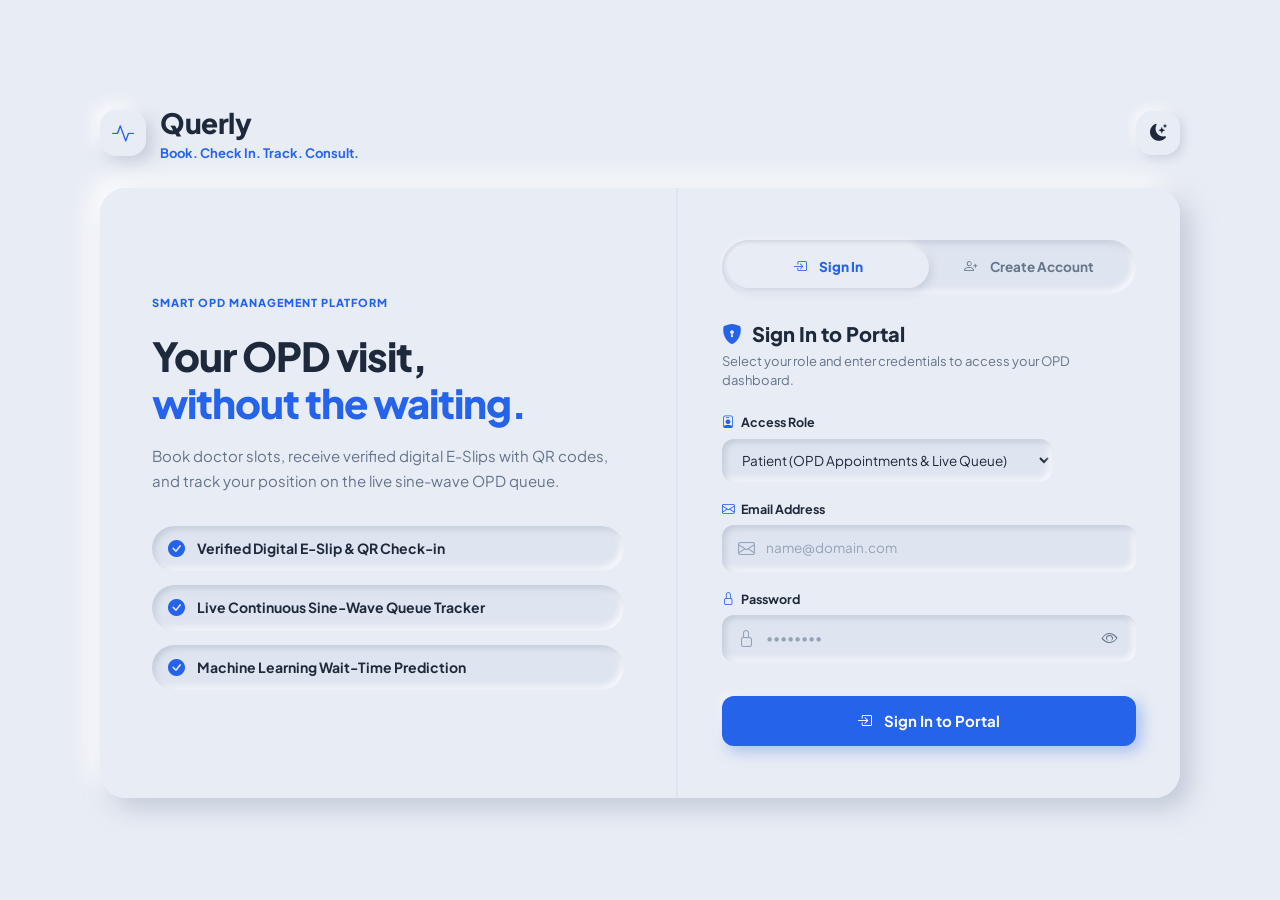
==== frontend/admin-dashboard/index.html @ 64a828ff "Major Changes (UI, Features, Connections, Logic)" ====
<!doctype html>
<html lang="en">

<head>
  <meta charset="utf-8" />
  <meta name="viewport" content="width=device-width,initial-scale=1" />
  <title>Admin & Hospital Console - Querly OPD</title>
  <link rel="icon" type="image/svg+xml"
    href="data:image/svg+xml,<svg xmlns='http://www.w3.org/2000/svg' viewBox='0 0 64 64'><rect width='64' height='64' rx='14' fill='%2308707c'/><path d='M32 50 C32 50 10 36 10 22 C10 15 15 10 22 10 C26 10 30 13 32 16 C34 13 38 10 42 10 C49 10 54 15 54 22 C54 36 32 50 32 50Z' fill='white' opacity='0.15'/><polyline points='14,32 22,32 25,23 30,41 34,28 37,34 42,34 50,34' fill='none' stroke='white' stroke-width='4.5' stroke-linecap='round' stroke-linejoin='round'/></svg>" />
  <link rel="preconnect" href="https://fonts.googleapis.com">
  <link rel="preconnect" href="https://fonts.gstatic.com" crossorigin>
  <link
    href="https://fonts.googleapis.com/css2?family=Inter:wght@300;400;500;600;700;800&family=Plus+Jakarta+Sans:wght@400;500;600;700;800&display=swap"
    rel="stylesheet">
  <link href="https://cdn.jsdelivr.net/npm/bootstrap@5.3.3/dist/css/bootstrap.min.css" rel="stylesheet" />
  <link href="https://cdn.jsdelivr.net/npm/bootstrap-icons@1.11.3/font/bootstrap-icons.css" rel="stylesheet" />
  
  <!-- Shared Styles -->
  <link rel="stylesheet" href="../shared/css/base.css" />
  <link rel="stylesheet" href="../shared/css/layout.css" />
  
  <!-- Admin & Hospital Domain Styles -->
  <link rel="stylesheet" href="css/admin.css" />
  <link rel="stylesheet" href="css/hospital.css" />
</head>

<body>
  <div id="toast" class="toast-box"></div>

  <div class="app-shell">
    <aside class="sidebar">
      <div class="brand">
        <div class="logo-mark small"><i class="bi bi-shield-check"></i></div>
        <div>
          <b>Querly</b>
          <small>Admin & Hospital Desk</small>
        </div>
      </div>

      <nav id="nav"></nav>

      <div class="emergency">
        <b>System Supervision</b>
        <span>OPD Control Desk</span>
        <strong>Station Alpha</strong>
      </div>

      <button class="logout" id="logout">
        <i class="bi bi-box-arrow-left"></i> Logout
      </button>
    </aside>

    <main class="main">
      <header>
        <div class="search">
          <i class="bi bi-search"></i>
          <input placeholder="Filter records, doctors, patients..." id="globalSearch" />
        </div>

        <div class="header-actions">
          <button type="button" class="theme-toggle-btn" onclick="toggleTheme()" aria-label="Toggle Light/Dark Theme">
            <i class="bi bi-moon-stars-fill"></i>
          </button>
          <div class="profile" id="profileTrigger" title="Account Menu">
            <div class="avatar" id="avatar">A</div>
            <div>
              <b id="userName">Administrator</b>
              <small id="userRole">Hospital Admin</small>
            </div>
            <i class="bi bi-chevron-down ms-1"></i>
          </div>
        </div>
      </header>

      <div id="topAppointmentsBanner" class="top-appointments-banner"></div>

      <section id="content"></section>
    </main>
  </div>

  <!-- Shared Scripts -->
  <script src="../shared/js/utils.js"></script>
  <script src="../shared/js/api.js"></script>
  <script src="../shared/js/auth.js"></script>

  <!-- Admin & Hospital Domain Scripts -->
  <script src="js/hospital.js"></script>
  <script src="js/schedule.js"></script>
  <script src="js/doctors.js"></script>
  <script src="js/analytics.js"></script>
  <script src="js/appointments.js"></script>
  <script src="js/admin.js"></script>
</body>

</html>
---- frontend/shared/css/base.css ----
:root {
  /* Pure Neumorphic Light Theme (Soft White + Blue) */
  --bg: #e8ecf4;
  --surface: #e8ecf4;
  --surface-raised: #e8ecf4;
  --surface-soft: #dfe5f0;
  --surface-card: #e8ecf4;
  --surface-inset: #dfe5f0;
  
  --primary-blue: #2563eb;
  --primary-blue-hover: #1d4ed8;
  --primary-blue-light: rgba(37, 99, 235, 0.12);
  --primary-blue-soft: #eff6ff;
  --primary-dark: #1e40af;
  --accent-cyan: #0284c7;

  --text-main: #1e293b;
  --text-muted: #64748b;
  --text-light: #94a3b8;
  
  --status-green: #059669;
  --status-green-bg: #ecfdf5;
  --status-green-border: #a7f3d0;
  
  --status-orange: #d97706;
  --status-orange-bg: #fffbeb;
  --status-orange-border: #fde68a;

  --status-red: #e11d48;
  --status-red-bg: #fff1f2;
  --status-red-border: #fecdd3;

  --status-purple: #7c3aed;
  --status-purple-bg: #f5f3ff;
  --status-purple-border: #ddd6fe;

  --radius-xl: 26px;
  --radius-lg: 20px;
  --radius-md: 16px;
  --radius-sm: 12px;
  --radius-pill: 9999px;

  /* Neumorphic Dual Shadows (Extruded Surfaces) */
  --shadow-raised-lg: 10px 10px 24px rgba(166, 178, 197, 0.6), -10px -10px 24px rgba(255, 255, 255, 0.95);
  --shadow-raised: 6px 6px 16px rgba(166, 178, 197, 0.55), -6px -6px 16px rgba(255, 255, 255, 0.9);
  --shadow-raised-sm: 3px 3px 8px rgba(166, 178, 197, 0.45), -3px -3px 8px rgba(255, 255, 255, 0.85);
  --shadow-raised-hover: 8px 8px 20px rgba(166, 178, 197, 0.7), -8px -8px 20px rgba(255, 255, 255, 1);
  
  /* Inward / Inset Neumorphism for Input Fields & Recessed Surfaces */
  --shadow-inset: inset 3px 3px 6px rgba(166, 178, 197, 0.5), inset -3px -3px 6px rgba(255, 255, 255, 0.85);
  --shadow-inset-focus: inset 3px 3px 6px rgba(166, 178, 197, 0.65), inset -3px -3px 6px rgba(255, 255, 255, 0.95), 0 0 0 3px rgba(37, 99, 235, 0.25);
  --shadow-pressed: inset 4px 4px 8px rgba(166, 178, 197, 0.65), inset -4px -4px 8px rgba(255, 255, 255, 0.9);

  --btn-primary-shadow: 5px 5px 15px rgba(37, 99, 235, 0.35), -3px -3px 10px rgba(255, 255, 255, 0.8);
  --btn-primary-pressed: inset 3px 3px 6px rgba(15, 23, 42, 0.4), inset -2px -2px 6px rgba(255, 255, 255, 0.25);
  --btn-secondary-shadow: 4px 4px 10px rgba(166, 178, 197, 0.5), -4px -4px 10px rgba(255, 255, 255, 0.9);

  /* Compatibility & Semantic Aliases */
  --primary: var(--primary-blue);
  --primary-2: var(--accent-cyan);
  --primary-light: #60a5fa;
  --green: var(--status-green);
  --orange: var(--status-orange);
  --red: var(--status-red);
  --purple: var(--status-purple);
  --ink: var(--text-main);
  --line: rgba(0, 0, 0, 0.06);
  --border-light: rgba(255, 255, 255, 0.6);
  --font-heading: 'Plus Jakarta Sans', sans-serif;
  --transition-fast: 0.18s cubic-bezier(0.4, 0, 0.2, 1);
  --transition-normal: 0.25s cubic-bezier(0.4, 0, 0.2, 1);
}

[data-theme="dark"] {
  /* Dedicated Pitch-Dark Navy Neumorphic Theme */
  --bg: #0b1120;
  --surface: #0f172a;
  --surface-raised: #111b33;
  --surface-soft: #15223e;
  --surface-card: #0f172a;
  --surface-inset: #090e1a;

  --primary-blue: #38bdf8;
  --primary-blue-hover: #0ea5e9;
  --primary-blue-light: rgba(56, 189, 248, 0.15);
  --primary-blue-soft: #082f49;
  --primary-dark: #0284c7;
  --accent-cyan: #38bdf8;

  --text-main: #f8fafc;
  --text-muted: #94a3b8;
  --text-light: #64748b;

  --status-green: #34d399;
  --status-green-bg: rgba(52, 211, 153, 0.12);
  --status-green-border: rgba(52, 211, 153, 0.25);

  --status-orange: #fbbf24;
  --status-orange-bg: rgba(251, 191, 36, 0.12);
  --status-orange-border: rgba(251, 191, 36, 0.25);

  --status-red: #f43f5e;
  --status-red-bg: rgba(244, 63, 94, 0.12);
  --status-red-border: rgba(244, 63, 94, 0.25);

  --status-purple: #a78bfa;
  --status-purple-bg: rgba(167, 139, 250, 0.12);
  --status-purple-border: rgba(167, 139, 250, 0.25);

  --shadow-raised-lg: 10px 10px 26px rgba(0, 0, 0, 0.75), -8px -8px 22px rgba(30, 41, 59, 0.5);
  --shadow-raised: 6px 6px 18px rgba(0, 0, 0, 0.65), -5px -5px 15px rgba(30, 41, 59, 0.4);
  --shadow-raised-sm: 3px 3px 9px rgba(0, 0, 0, 0.55), -3px -3px 8px rgba(30, 41, 59, 0.35);
  --shadow-raised-hover: 8px 8px 22px rgba(0, 0, 0, 0.8), -6px -6px 18px rgba(30, 41, 59, 0.55);

  --shadow-inset: inset 3px 3px 6px rgba(0, 0, 0, 0.75), inset -3px -3px 6px rgba(30, 41, 59, 0.4);
  --shadow-inset-focus: inset 3px 3px 6px rgba(0, 0, 0, 0.85), inset -3px -3px 6px rgba(30, 41, 59, 0.45), 0 0 0 3px rgba(56, 189, 248, 0.3);
  --shadow-pressed: inset 4px 4px 8px rgba(0, 0, 0, 0.8), inset -4px -4px 8px rgba(30, 41, 59, 0.45);

  --btn-primary-shadow: 6px 6px 18px rgba(0, 0, 0, 0.7), -4px -4px 12px rgba(56, 189, 248, 0.2);
  --btn-primary-pressed: inset 3px 3px 6px rgba(0, 0, 0, 0.6), inset -2px -2px 6px rgba(56, 189, 248, 0.25);
  --btn-secondary-shadow: 4px 4px 10px rgba(0, 0, 0, 0.6), -4px -4px 10px rgba(30, 41, 59, 0.4);

  /* Compatibility & Semantic Aliases */
  --primary: var(--primary-blue);
  --primary-2: var(--accent-cyan);
  --primary-light: #38bdf8;
  --green: var(--status-green);
  --orange: var(--status-orange);
  --red: var(--status-red);
  --purple: var(--status-purple);
  --ink: var(--text-main);
  --line: rgba(255, 255, 255, 0.08);
  --border-light: rgba(255, 255, 255, 0.08);
  --font-heading: 'Plus Jakarta Sans', sans-serif;
  --transition-fast: 0.18s cubic-bezier(0.4, 0, 0.2, 1);
  --transition-normal: 0.25s cubic-bezier(0.4, 0, 0.2, 1);
}

* {
  box-sizing: border-box;
}

body {
  margin: 0;
  color: var(--text-main);
  font-family: "Plus Jakarta Sans", "Inter", system-ui, -apple-system, sans-serif;
  background: var(--bg);
  -webkit-font-smoothing: antialiased;
  transition: background-color 0.3s ease, color 0.3s ease;
}

button, input, select, textarea {
  font: inherit;
}

/* Micro-interaction and tactile transitions */
button, .nav-btn, .primary-btn, .btn, .book, .slot, .logout, .icon-btn, .close, .action-card, .doctor-card, .hospital-card, .history-card {
  transition: all 0.22s cubic-bezier(0.4, 0, 0.2, 1);
}

.hidden {
  display: none !important;
}

/* ============================================================
   NEUMORPHIC BUTTONS (Tactile Raised -> Inset Press Effect)
   ============================================================ */

.primary-btn {
  background: var(--primary-blue);
  color: #ffffff;
  border: none;
  border-radius: var(--radius-sm);
  padding: 12px 22px;
  font-weight: 700;
  font-size: 14px;
  cursor: pointer;
  display: inline-flex;
  align-items: center;
  justify-content: center;
  gap: 8px;
  box-shadow: var(--btn-primary-shadow);
  user-select: none;
  text-decoration: none;
}

.primary-btn:hover {
  background: var(--primary-blue-hover);
  color: #ffffff;
  transform: translateY(-2px);
  box-shadow: var(--shadow-raised-hover);
}

.primary-btn:active {
  transform: translateY(1px) scale(0.98);
  box-shadow: var(--btn-primary-pressed);
}

.btn-secondary-neumorphic, .btn-outline-primary, .btn-outline-secondary {
  background: var(--surface);
  color: var(--text-main);
  border: none;
  border-radius: var(--radius-sm);
  padding: 9px 16px;
  font-weight: 600;
  font-size: 13px;
  cursor: pointer;
  display: inline-flex;
  align-items: center;
  gap: 6px;
  box-shadow: var(--btn-secondary-shadow);
}

.btn-secondary-neumorphic:hover, .btn-outline-primary:hover, .btn-outline-secondary:hover {
  background: var(--surface);
  color: var(--primary-blue);
  transform: translateY(-1px);
  box-shadow: var(--shadow-raised-hover);
}

.btn-secondary-neumorphic:active, .btn-outline-primary:active, .btn-outline-secondary:active {
  transform: translateY(1px) scale(0.98);
  box-shadow: var(--shadow-pressed);
}

.btn-teal, .btn-success {
  background: var(--primary-blue);
  color: #fff !important;
  border: none !important;
  border-radius: var(--radius-sm);
  box-shadow: var(--btn-primary-shadow);
}

.btn-teal:hover, .btn-success:hover {
  background: var(--primary-blue-hover);
  color: #fff !important;
  transform: translateY(-1px);
}

.btn-teal:active, .btn-success:active {
  transform: translateY(1px) scale(0.98);
  box-shadow: var(--btn-primary-pressed);
}

.btn-outline-danger {
  background: var(--surface);
  color: var(--status-red);
  border: none;
  border-radius: var(--radius-sm);
  box-shadow: var(--shadow-raised-sm);
}

.btn-outline-danger:hover {
  background: var(--status-red);
  color: #fff;
  transform: translateY(-1px);
}

.btn-outline-danger:active {
  transform: translateY(1px) scale(0.98);
  box-shadow: var(--shadow-pressed);
}

.text-teal {
  color: var(--primary-blue) !important;
}

/* ============================================================
   INWARD / INSET NEUMORPHISM FOR INPUT FIELDS
   (Pressed into the surface)
   ============================================================ */

input, select, textarea, .form-control, .form-select-custom {
  background: var(--surface-inset) !important;
  color: var(--text-main) !important;
  border: none !important;
  border-radius: var(--radius-sm) !important;
  box-shadow: var(--shadow-inset) !important;
  padding: 12px 16px;
  font-size: 13.5px;
  outline: none !important;
  transition: all 0.2s ease;
}

input:hover, select:hover, textarea:hover, .form-control:hover, .form-select-custom:hover {
  box-shadow: var(--shadow-pressed) !important;
}

input:focus, select:focus, textarea:focus, .form-control:focus, .form-select-custom:focus {
  box-shadow: var(--shadow-inset-focus) !important;
}

input::placeholder, textarea::placeholder {
  color: var(--text-light);
}

/* ============================================================
   NEUMORPHIC PANELS & BOXES (Grouping Data)
   ============================================================ */

.panel {
  background: var(--surface);
  border-radius: var(--radius-lg);
  border: none;
  padding: 26px;
  box-shadow: var(--shadow-raised);
  margin-bottom: 24px;
}

.empty {
  text-align: center;
  padding: 48px 16px;
  color: var(--text-muted);
  font-size: 14px;
}

.section-title {
  font-size: 19px;
  font-weight: 800;
  color: var(--text-main);
  margin: 32px 0 16px;
  display: flex;
  align-items: center;
  gap: 10px;
}

.section-title i {
  color: var(--primary-blue);
  font-size: 21px;
}

.eyebrow {
  display: inline-block;
  font-size: 11px;
  font-weight: 800;
  letter-spacing: 1px;
  text-transform: uppercase;
  color: var(--primary-blue);
  margin-bottom: 6px;
}

/* ============================================================
   PILLS & STATUS BADGES (Soft Inset / Tactile)
   ============================================================ */

.pill {
  display: inline-flex;
  align-items: center;
  gap: 6px;
  padding: 5px 14px;
  border-radius: var(--radius-pill);
  font-size: 12px;
  font-weight: 700;
  text-transform: capitalize;
}

.pill.green {
  background: var(--status-green-bg);
  color: var(--status-green);
  box-shadow: var(--shadow-raised-sm);
}

.pill.orange {
  background: var(--status-orange-bg);
  color: var(--status-orange);
  box-shadow: var(--shadow-raised-sm);
}

.pill.purple {
  background: var(--status-purple-bg);
  color: var(--status-purple);
  box-shadow: var(--shadow-raised-sm);
}

.pill.blinking {
  animation: pulse-soft 2s infinite ease-in-out;
}

@keyframes pulse-soft {
  0%, 100% { opacity: 1; transform: scale(1); }
  50% { opacity: 0.8; transform: scale(0.97); }
}

.token-pill {
  font-family: 'SF Mono', Consolas, monospace;
  font-size: 13px;
  font-weight: 700;
  background: var(--surface-soft);
  color: var(--primary-blue);
  padding: 4px 10px;
  border-radius: 8px;
  box-shadow: var(--shadow-inset);
  letter-spacing: 0.5px;
  display: inline-block;
}

/* ============================================================
   NEUMORPHIC DATA TABLES
   ============================================================ */

.table-responsive {
  border-radius: var(--radius-md);
  box-shadow: var(--shadow-inset);
  padding: 6px;
  background: var(--surface-inset);
  overflow-x: auto;
}

.table {
  width: 100%;
  border-collapse: separate;
  border-spacing: 0 6px;
  font-size: 13px;
  background: transparent;
  margin-bottom: 0;
}

.table th {
  background: transparent;
  color: var(--text-muted);
  font-weight: 700;
  text-transform: uppercase;
  font-size: 11px;
  letter-spacing: 0.5px;
  padding: 12px 18px;
  border: none;
}

.table td {
  padding: 16px 18px;
  background: var(--surface);
  color: var(--text-main);
  vertical-align: middle;
  border: none;
  box-shadow: var(--shadow-raised-sm);
  transition: transform 0.15s ease;
}

.table tbody tr td:first-child {
  border-top-left-radius: 12px;
  border-bottom-left-radius: 12px;
}

.table tbody tr td:last-child {
  border-top-right-radius: 12px;
  border-bottom-right-radius: 12px;
}

.table tbody tr:hover td {
  background: var(--surface-card);
  transform: translateY(-1px);
}

.table-active-row td {
  background: var(--primary-blue-light) !important;
}

.appointment-actions {
  display: flex;
  gap: 8px;
  flex-wrap: wrap;
}

@media (prefers-reduced-motion: reduce) {
  *, ::before, ::after {
    animation-duration: 0.01ms !important;
    animation-iteration-count: 1 !important;
    transition-duration: 0.01ms !important;
  }
}
---- frontend/shared/css/layout.css ----
.app-shell {
  display: flex;
  min-height: 100vh;
  background: var(--bg);
}

.sidebar {
  width: 270px;
  background: var(--surface);
  box-shadow: var(--shadow-raised);
  display: flex;
  flex-direction: column;
  padding: 28px 18px;
  flex-shrink: 0;
  position: sticky;
  top: 0;
  height: 100vh;
  z-index: 100;
  transition: background-color 0.3s ease;
}

.brand {
  display: flex;
  align-items: center;
  gap: 14px;
  margin-bottom: 34px;
  padding: 0 10px;
}

.brand b {
  font-size: 23px;
  font-family: 'Plus Jakarta Sans', sans-serif;
  font-weight: 800;
  letter-spacing: -0.5px;
  color: var(--text-main);
}

.brand small {
  display: block;
  color: var(--primary-blue);
  font-size: 11.5px;
  font-weight: 700;
  letter-spacing: 0.2px;
}

.logo-mark {
  width: 46px;
  height: 46px;
  border-radius: var(--radius-md);
  background: var(--surface);
  color: var(--primary-blue);
  display: grid;
  place-items: center;
  font-size: 22px;
  box-shadow: var(--shadow-raised);
  flex-shrink: 0;
}

.logo-mark.small {
  width: 40px;
  height: 40px;
  border-radius: 12px;
  font-size: 19px;
}

nav {
  display: flex;
  flex-direction: column;
  gap: 10px;
  flex: 1;
}

.nav-btn {
  display: flex;
  align-items: center;
  gap: 14px;
  padding: 12px 18px;
  border-radius: var(--radius-md);
  background: var(--surface);
  border: none;
  color: var(--text-muted);
  font-weight: 700;
  font-size: 13.5px;
  text-align: left;
  cursor: pointer;
  width: 100%;
  box-shadow: var(--shadow-raised-sm);
}

.nav-btn i {
  font-size: 18px;
  color: var(--text-light);
  transition: all 0.2s ease;
}

.nav-btn:hover {
  color: var(--primary-blue);
  transform: translateY(-2px);
  box-shadow: var(--shadow-raised);
}

.nav-btn:hover i {
  color: var(--primary-blue);
}

/* Active State: Tactile Recessed / Inset */
.nav-btn.active {
  background: var(--surface-inset) !important;
  color: var(--primary-blue) !important;
  box-shadow: var(--shadow-pressed) !important;
  font-weight: 800;
}

.nav-btn.active i {
  color: var(--primary-blue);
  transform: scale(1.15);
}

.emergency {
  background: var(--surface);
  box-shadow: var(--shadow-inset);
  padding: 16px;
  border-radius: var(--radius-md);
  margin-bottom: 20px;
  display: flex;
  flex-direction: column;
  gap: 3px;
}

.emergency b {
  color: var(--status-red);
  font-size: 12.5px;
  font-weight: 800;
}

.emergency span {
  font-size: 11px;
  color: var(--text-muted);
}

.emergency strong {
  font-size: 14px;
  color: var(--text-main);
  margin-top: 4px;
  font-weight: 800;
}

.logout {
  display: flex;
  align-items: center;
  justify-content: center;
  gap: 10px;
  padding: 12px 16px;
  background: var(--surface);
  border: none;
  border-radius: var(--radius-md);
  color: var(--status-red);
  font-weight: 700;
  font-size: 13px;
  cursor: pointer;
  box-shadow: var(--shadow-raised-sm);
}

.logout:hover {
  background: var(--status-red);
  color: #fff;
  transform: translateY(-2px);
  box-shadow: var(--shadow-raised);
}

.logout:active {
  transform: translateY(1px) scale(0.98);
  box-shadow: var(--shadow-pressed);
}

.main {
  flex: 1;
  padding: 30px 42px 60px;
  max-width: 1400px;
  margin: 0 auto;
  width: 100%;
}

header {
  display: flex;
  align-items: center;
  justify-content: space-between;
  gap: 24px;
  margin-bottom: 28px;
  padding-bottom: 20px;
}

/* Inset Neumorphic Search Bar */
.search {
  display: flex;
  align-items: center;
  gap: 12px;
  background: var(--surface-inset);
  border-radius: var(--radius-md);
  padding: 12px 20px;
  width: 380px;
  color: var(--text-muted);
  box-shadow: var(--shadow-inset);
  transition: all 0.2s ease;
}

.search:focus-within {
  box-shadow: var(--shadow-inset-focus);
}

.search input {
  border: none !important;
  outline: none !important;
  background: transparent !important;
  width: 100%;
  font-size: 13.5px;
  padding: 0 !important;
  box-shadow: none !important;
  color: var(--text-main) !important;
}

.header-actions {
  display: flex;
  align-items: center;
  gap: 14px;
}

/* Tactile Icon Buttons */
.icon-btn, .theme-toggle-btn {
  background: var(--surface);
  border: none;
  border-radius: var(--radius-md);
  width: 44px;
  height: 44px;
  display: grid;
  place-items: center;
  color: var(--text-main);
  cursor: pointer;
  position: relative;
  box-shadow: var(--shadow-raised-sm);
  font-size: 17px;
}

.icon-btn:hover, .theme-toggle-btn:hover {
  transform: translateY(-2px);
  box-shadow: var(--shadow-raised);
  color: var(--primary-blue);
}

.icon-btn:active, .theme-toggle-btn:active {
  transform: translateY(1px) scale(0.96);
  box-shadow: var(--shadow-pressed);
}

.icon-btn em {
  position: absolute;
  top: -3px;
  right: -3px;
  background: var(--primary-blue);
  color: #fff;
  font-size: 10px;
  font-weight: 800;
  border-radius: 999px;
  padding: 1px 6px;
  font-style: normal;
  box-shadow: 0 2px 6px rgba(0,0,0,0.2);
}

/* Profile Chip */
.profile {
  display: flex;
  align-items: center;
  gap: 12px;
  cursor: pointer;
  position: relative;
  user-select: none;
  background: var(--surface);
  padding: 6px 16px 6px 8px;
  border-radius: var(--radius-pill);
  box-shadow: var(--shadow-raised-sm);
  transition: all 0.2s ease;
}

.profile:hover {
  transform: translateY(-2px);
  box-shadow: var(--shadow-raised);
}

.profile .avatar, .avatar {
  width: 38px;
  height: 38px;
  border-radius: 50%;
  background: var(--primary-blue);
  color: #fff;
  display: grid;
  place-items: center;
  font-weight: 800;
  font-size: 15px;
  box-shadow: var(--btn-primary-shadow);
}

.profile b {
  display: block;
  font-size: 13.5px;
  color: var(--text-main);
  line-height: 1.2;
}

.profile small {
  font-size: 11px;
  color: var(--primary-blue);
  font-weight: 700;
  text-transform: capitalize;
}

.user-menu {
  position: absolute;
  top: 58px;
  right: 0;
  width: 240px;
  background: var(--surface);
  border-radius: var(--radius-lg);
  box-shadow: var(--shadow-raised-lg);
  padding: 14px;
  z-index: 1050;
  animation: menuDrop 0.2s cubic-bezier(0.16, 1, 0.3, 1);
}

@keyframes menuDrop {
  from { opacity: 0; transform: translateY(-8px); }
  to { opacity: 1; transform: translateY(0); }
}

.user-menu-head {
  display: flex;
  align-items: center;
  gap: 10px;
  padding: 6px 8px 12px;
}

.user-menu-head b {
  font-size: 14px;
  display: block;
  color: var(--text-main);
}

.user-menu-head small {
  font-size: 11px;
  color: var(--primary-blue);
  font-weight: 700;
}

.user-menu-divider {
  height: 2px;
  background: var(--surface-soft);
  margin: 6px 0;
  border-radius: 2px;
}

.user-menu-item {
  width: 100%;
  display: flex;
  align-items: center;
  gap: 10px;
  padding: 10px 14px;
  border-radius: var(--radius-sm);
  border: none;
  background: transparent;
  color: var(--text-main);
  font-size: 13px;
  font-weight: 700;
  cursor: pointer;
  text-align: left;
}

.user-menu-item:hover {
  background: var(--surface-soft);
  color: var(--primary-blue);
}

.user-menu-item.danger {
  color: var(--status-red);
}

.user-menu-item.danger:hover {
  background: var(--status-red-bg);
}

/* Neumorphic Toast Box */
.toast-box {
  position: fixed;
  bottom: 28px;
  right: 28px;
  background: var(--surface);
  color: var(--text-main);
  padding: 16px 24px;
  border-radius: var(--radius-pill);
  font-size: 14px;
  font-weight: 700;
  display: none;
  box-shadow: var(--shadow-raised-lg);
  z-index: 9999;
  border-left: 4px solid var(--primary-blue);
}

/* Modal Dialog (Neumorphic Elevated Container) */
.modal-backdrop-custom {
  position: fixed;
  inset: 0;
  background: rgba(11, 17, 32, 0.65);
  backdrop-filter: blur(6px);
  display: grid;
  place-items: center;
  z-index: 1000;
  padding: 20px;
  overflow-y: auto;
}

.modal-box {
  background: var(--surface);
  border-radius: var(--radius-xl);
  border: none;
  padding: 34px;
  width: 100%;
  max-width: 580px;
  position: relative;
  box-shadow: var(--shadow-raised-lg);
  animation: modalPop 0.25s cubic-bezier(0.16, 1, 0.3, 1);
}

@keyframes modalPop {
  from { opacity: 0; transform: scale(0.96); }
  to { opacity: 1; transform: scale(1); }
}

.modal-box .close {
  position: absolute;
  top: 22px;
  right: 22px;
  width: 36px;
  height: 36px;
  border-radius: var(--radius-md);
  background: var(--surface);
  border: none;
  box-shadow: var(--shadow-raised-sm);
  display: grid;
  place-items: center;
  font-size: 20px;
  color: var(--text-muted);
  cursor: pointer;
}

.modal-box .close:hover {
  color: var(--status-red);
  box-shadow: var(--shadow-raised);
}

.modal-box .close:active {
  transform: translateY(1px);
  box-shadow: var(--shadow-pressed);
}

/* Top Appointments Banner (Extruded Tactile Card) */
.top-app-card {
  background: var(--surface);
  border-radius: var(--radius-lg);
  padding: 22px 26px;
  box-shadow: var(--shadow-raised);
  margin-bottom: 28px;
}

.top-app-header {
  display: flex;
  justify-content: space-between;
  align-items: center;
  margin-bottom: 14px;
}

.top-app-title {
  display: flex;
  align-items: center;
  gap: 10px;
  font-size: 15px;
  font-weight: 800;
  color: var(--primary-blue);
}

.top-app-badge {
  font-size: 12px;
  font-weight: 800;
  background: var(--surface-inset);
  color: var(--primary-blue);
  padding: 6px 14px;
  border-radius: var(--radius-pill);
  box-shadow: var(--shadow-inset);
}

.top-app-details {
  display: flex;
  flex-wrap: wrap;
  gap: 24px;
  align-items: center;
}

.top-app-item label {
  display: block;
  font-size: 11px;
  font-weight: 700;
  color: var(--text-muted);
  text-transform: uppercase;
  letter-spacing: 0.5px;
  margin-bottom: 3px;
}

.top-app-item strong {
  font-size: 14px;
  color: var(--text-main);
  font-weight: 700;
}

.top-app-actions {
  display: flex;
  gap: 10px;
  margin-top: 16px;
  padding-top: 14px;
  border-top: 2px solid var(--surface-soft);
}

@media (max-width: 992px) {
  .app-shell { flex-direction: column; }
  .sidebar { width: 100%; height: auto; position: static; box-shadow: none; }
  .main { padding: 20px 16px; }
  .search { width: 100%; max-width: 280px; }
}
---- frontend/admin-dashboard/css/admin.css ----
/* ==========================================================================
   Admin & Executive Analytics - Pure Neumorphism Design
   ========================================================================== */

.admin-kpi-grid {
  display: grid;
  grid-template-columns: repeat(auto-fit, minmax(220px, 1fr));
  gap: 20px;
  margin-bottom: 28px;
}

.admin-kpi-grid .stat-card {
  background: var(--surface);
  box-shadow: var(--shadow-raised);
  border-radius: var(--radius-lg);
  padding: 24px 20px;
  border: 1px solid var(--border-light);
  display: flex;
  flex-direction: column;
  justify-content: space-between;
  transition: transform var(--transition-fast), box-shadow var(--transition-fast);
}

.admin-kpi-grid .stat-card:hover {
  transform: translateY(-2px);
  box-shadow: var(--shadow-raised-hover);
}

.admin-kpi-grid .stat-card span {
  font-size: 13px;
  font-weight: 600;
  color: var(--text-muted);
  text-transform: uppercase;
  letter-spacing: 0.5px;
}

.admin-kpi-grid .stat-card strong {
  font-size: 32px;
  font-weight: 800;
  color: var(--text-primary);
  margin: 10px 0;
  line-height: 1.1;
  font-family: var(--font-heading);
}

.admin-kpi-grid .stat-card .trend {
  font-size: 12px;
  font-weight: 600;
  color: var(--text-secondary);
  display: inline-flex;
  align-items: center;
  gap: 4px;
}

/* --------------------------------------------------------------------------
   Model Snapshot & Analytics Cards
   -------------------------------------------------------------------------- */
.model-snapshot-card {
  background: var(--surface);
  border: 1px solid var(--border-light);
  border-radius: var(--radius-lg);
  padding: 26px;
  box-shadow: var(--shadow-raised);
  margin-bottom: 28px;
  transition: box-shadow var(--transition-normal);
}

.model-snapshot-header {
  display: flex;
  justify-content: space-between;
  align-items: center;
  margin-bottom: 20px;
}

/* --------------------------------------------------------------------------
   Department Throughput Bars (Neumorphic Inset Tracks)
   -------------------------------------------------------------------------- */
.dept-bar-list {
  display: flex;
  flex-direction: column;
  gap: 16px;
}

.dept-bar-item {
  display: flex;
  align-items: center;
  gap: 16px;
}

.dept-bar-label {
  width: 140px;
  font-size: 13px;
  font-weight: 600;
  color: var(--text-primary);
  white-space: nowrap;
  overflow: hidden;
  text-overflow: ellipsis;
}

.dept-bar-track {
  flex: 1;
  height: 16px;
  background: var(--surface-inset);
  box-shadow: var(--shadow-inset);
  border-radius: 999px;
  padding: 2px;
  display: flex;
  align-items: center;
  overflow: hidden;
}

.dept-bar-fill {
  height: 100%;
  background: linear-gradient(90deg, var(--primary), var(--primary-light));
  border-radius: 999px;
  box-shadow: 0 2px 6px rgba(37, 99, 235, 0.3);
  transition: width 0.8s cubic-bezier(0.16, 1, 0.3, 1);
}

.dept-bar-count {
  min-width: 44px;
  text-align: center;
  font-size: 12px;
  font-weight: 700;
  color: var(--primary);
  background: var(--surface);
  box-shadow: var(--shadow-raised);
  border-radius: var(--radius-pill);
  padding: 3px 8px;
  border: 1px solid var(--border-light);
}

/* --------------------------------------------------------------------------
   Machine Learning Model Cards
   -------------------------------------------------------------------------- */
.ml-model-box {
  background: var(--surface);
  border: 1px solid var(--border-light);
  border-radius: var(--radius-md);
  box-shadow: var(--shadow-inset);
  padding: 16px 18px;
  transition: background var(--transition-normal);
}

.ml-metric-pill {
  display: inline-flex;
  align-items: center;
  gap: 6px;
  background: var(--surface);
  box-shadow: var(--shadow-raised);
  border-radius: var(--radius-pill);
  padding: 4px 10px;
  font-size: 11px;
  font-weight: 700;
  color: var(--text-primary);
  border: 1px solid var(--border-light);
}

@media (max-width: 768px) {
  .admin-kpi-grid {
    grid-template-columns: 1fr;
  }
  .dept-bar-label {
    width: 100px;
    font-size: 12px;
  }
}
---- frontend/admin-dashboard/css/hospital.css ----
/* ==========================================================================
   Hospital OPD Management & Live Queue Console - Pure Neumorphism Design
   ========================================================================== */

.hosp-desk-toolbar {
  display: flex;
  justify-content: space-between;
  align-items: center;
  flex-wrap: wrap;
  gap: 16px;
  margin-bottom: 24px;
  padding: 16px 20px;
  background: var(--surface);
  border-radius: var(--radius-md);
  box-shadow: var(--shadow-inset);
  border: 1px solid var(--border-light);
}

.hosp-filter-group {
  display: flex;
  align-items: center;
  gap: 12px;
}

.hosp-filter-group label {
  font-size: 13px;
  font-weight: 700;
  color: var(--text-secondary);
  white-space: nowrap;
}

.hosp-filter-group select {
  min-width: 240px;
  background-color: var(--surface-inset) !important;
  box-shadow: var(--shadow-inset) !important;
  border: 1px solid var(--border-light) !important;
  color: var(--text-primary) !important;
  border-radius: var(--radius-sm) !important;
  padding: 8px 14px !important;
  font-size: 13px;
}

.table-active-row {
  background: rgba(37, 99, 235, 0.08) !important;
}

/* --------------------------------------------------------------------------
   Doctor Schedule Card & Day Buttons
   -------------------------------------------------------------------------- */
.doctor-schedule-card {
  background: var(--surface);
  border: 1px solid var(--border-light);
  border-radius: var(--radius-lg);
  padding: 24px;
  box-shadow: var(--shadow-raised);
  display: flex;
  flex-direction: column;
  justify-content: space-between;
  gap: 16px;
  transition: transform var(--transition-fast), box-shadow var(--transition-fast);
}

.doctor-schedule-card:hover {
  transform: translateY(-2px);
  box-shadow: var(--shadow-raised-hover);
}

.doctor-stat-badge {
  background: var(--surface-inset);
  box-shadow: var(--shadow-inset);
  border-radius: var(--radius-sm);
  padding: 10px 14px;
  font-size: 12.5px;
  color: var(--text-secondary);
  border: 1px solid var(--border-light);
}

.day-btn-group {
  display: flex;
  flex-wrap: wrap;
  gap: 8px;
  margin: 10px 0 14px;
}

.day-btn {
  padding: 8px 14px;
  font-size: 12px;
  font-weight: 700;
  border-radius: var(--radius-sm);
  border: 1px solid var(--border-light);
  background: var(--surface);
  color: var(--text-muted);
  box-shadow: var(--shadow-raised);
  cursor: pointer;
  transition: all var(--transition-fast);
  display: inline-flex;
  align-items: center;
  justify-content: center;
  user-select: none;
}

.day-btn:hover {
  color: var(--primary);
  box-shadow: var(--shadow-raised-hover);
  transform: translateY(-1px);
}

.day-btn:active {
  transform: scale(0.96);
  box-shadow: var(--shadow-inset);
}

.day-btn.active {
  background: var(--primary);
  color: #ffffff;
  border-color: var(--primary);
  box-shadow: var(--btn-primary-shadow), inset 0 1px 2px rgba(255, 255, 255, 0.2);
}

.day-btn.active:hover {
  box-shadow: 0 6px 16px rgba(37, 99, 235, 0.4);
}

.day-btn.active:active {
  transform: scale(0.96);
  box-shadow: var(--btn-primary-pressed);
}

/* --------------------------------------------------------------------------
   Tactile Action Buttons in Live Queue Table
   -------------------------------------------------------------------------- */
.table .btn {
  border-radius: var(--radius-sm);
  font-weight: 600;
  transition: all var(--transition-fast);
  box-shadow: var(--shadow-raised);
}

.table .btn:active {
  transform: scale(0.95);
  box-shadow: var(--shadow-inset);
}

.table .btn-teal {
  background: var(--primary) !important;
  color: #ffffff !important;
  border-color: var(--primary) !important;
  box-shadow: var(--btn-primary-shadow) !important;
}

.table .btn-teal:hover {
  box-shadow: 0 6px 14px rgba(37, 99, 235, 0.4) !important;
}

.table .btn-teal:active {
  box-shadow: var(--btn-primary-pressed) !important;
}

.table .btn-success {
  background: var(--green) !important;
  border-color: var(--green) !important;
  box-shadow: 0 4px 12px rgba(16, 185, 129, 0.3) !important;
}

.table .btn-success:active {
  box-shadow: inset 2px 2px 4px rgba(0, 0, 0, 0.3) !important;
}

/* --------------------------------------------------------------------------
   Pulsing Indicators for Live Queues
   -------------------------------------------------------------------------- */
.blinking-text, .blinking {
  animation: pulse-soft 1.8s infinite ease-in-out;
}

@keyframes pulse-soft {
  0%, 100% {
    opacity: 1;
    transform: scale(1);
  }
  50% {
    opacity: 0.55;
    transform: scale(0.98);
  }
}
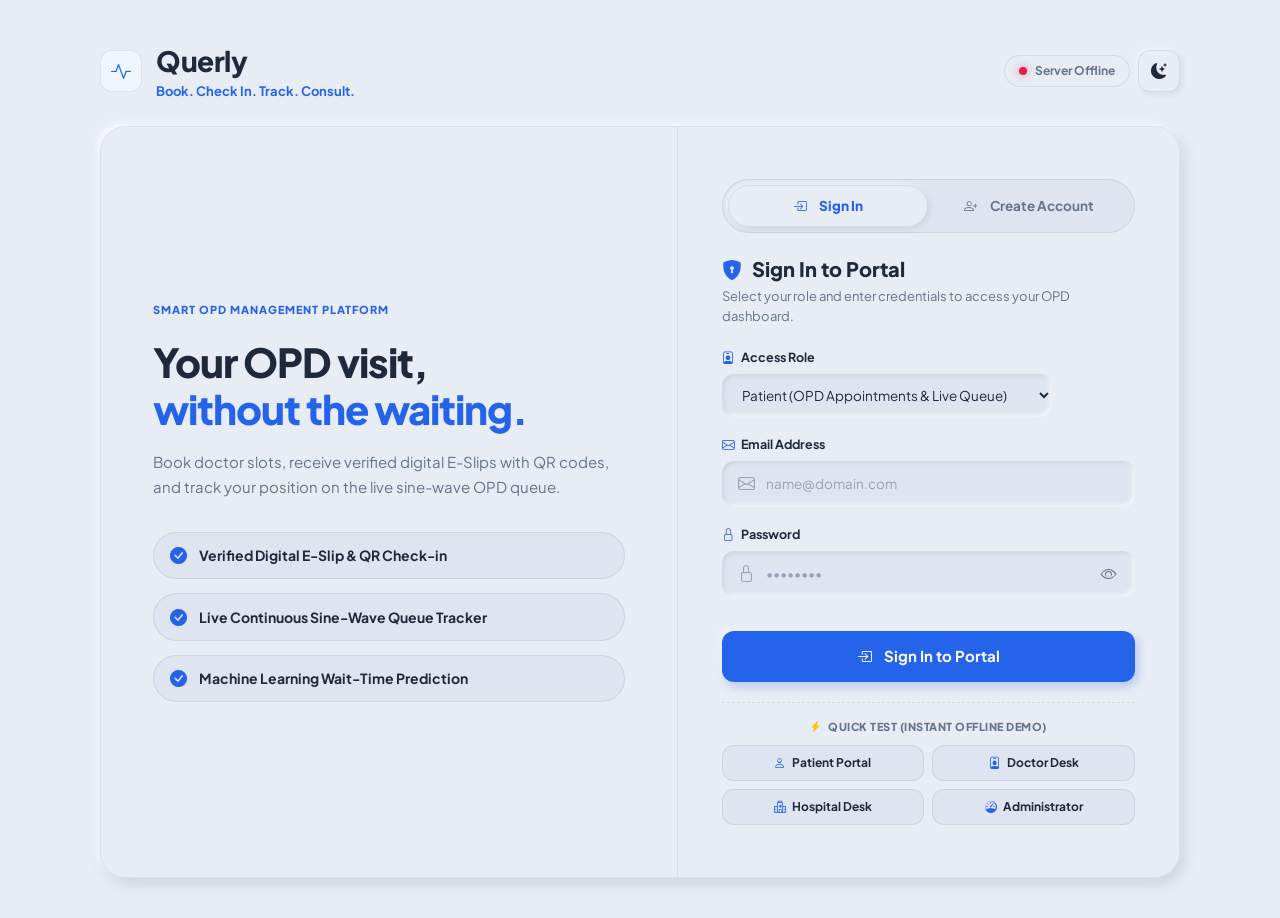
==== commit 1ab6653e: "Backend Server fix" ====
--- a/frontend/admin-dashboard/index.html
+++ b/frontend/admin-dashboard/index.html
@@ -35,6 +35,9 @@
           <b>Querly</b>
           <small>Admin & Hospital Desk</small>
         </div>
+        <button type="button" class="sidebar-close-btn" onclick="closeSidebar()" aria-label="Close Navigation Menu">
+          <i class="bi bi-x-lg"></i>
+        </button>
       </div>
 
       <nav id="nav"></nav>
@@ -52,12 +55,21 @@
 
     <main class="main">
       <header>
+        <button type="button" class="sidebar-toggle-btn" onclick="toggleSidebar()" aria-label="Open Navigation Menu">
+          <i class="bi bi-list"></i>
+        </button>
+
         <div class="search">
           <i class="bi bi-search"></i>
           <input placeholder="Filter records, doctors, patients..." id="globalSearch" />
         </div>
 
+
         <div class="header-actions">
+          <button type="button" class="server-status-pill" onclick="openServerConfigModal()" title="Configure backend server connection">
+            <span class="server-dot connected"></span>
+            <span>Checking API...</span>
+          </button>
           <button type="button" class="theme-toggle-btn" onclick="toggleTheme()" aria-label="Toggle Light/Dark Theme">
             <i class="bi bi-moon-stars-fill"></i>
           </button>
--- a/frontend/shared/css/base.css
+++ b/frontend/shared/css/base.css
@@ -40,20 +40,24 @@
   --radius-sm: 12px;
   --radius-pill: 9999px;
 
-  /* Neumorphic Dual Shadows (Extruded Surfaces) */
-  --shadow-raised-lg: 10px 10px 24px rgba(166, 178, 197, 0.6), -10px -10px 24px rgba(255, 255, 255, 0.95);
-  --shadow-raised: 6px 6px 16px rgba(166, 178, 197, 0.55), -6px -6px 16px rgba(255, 255, 255, 0.9);
-  --shadow-raised-sm: 3px 3px 8px rgba(166, 178, 197, 0.45), -3px -3px 8px rgba(255, 255, 255, 0.85);
-  --shadow-raised-hover: 8px 8px 20px rgba(166, 178, 197, 0.7), -8px -8px 20px rgba(255, 255, 255, 1);
+  /* Neumorphic Dual Shadows (Extruded Surfaces) - Compact, Crisp & Less Scattered */
+  --shadow-raised-lg: 4px 6px 14px rgba(150, 165, 185, 0.35), -3px -3px 9px rgba(255, 255, 255, 0.85);
+  --shadow-raised: 3px 4px 9px rgba(150, 165, 185, 0.32), -2px -2px 7px rgba(255, 255, 255, 0.8);
+  --shadow-raised-sm: 2px 2px 5px rgba(150, 165, 185, 0.25), -1px -1px 4px rgba(255, 255, 255, 0.75);
+  --shadow-raised-hover: 4px 6px 12px rgba(150, 165, 185, 0.38), -3px -3px 9px rgba(255, 255, 255, 0.9);
   
   /* Inward / Inset Neumorphism for Input Fields & Recessed Surfaces */
-  --shadow-inset: inset 3px 3px 6px rgba(166, 178, 197, 0.5), inset -3px -3px 6px rgba(255, 255, 255, 0.85);
-  --shadow-inset-focus: inset 3px 3px 6px rgba(166, 178, 197, 0.65), inset -3px -3px 6px rgba(255, 255, 255, 0.95), 0 0 0 3px rgba(37, 99, 235, 0.25);
-  --shadow-pressed: inset 4px 4px 8px rgba(166, 178, 197, 0.65), inset -4px -4px 8px rgba(255, 255, 255, 0.9);
-
-  --btn-primary-shadow: 5px 5px 15px rgba(37, 99, 235, 0.35), -3px -3px 10px rgba(255, 255, 255, 0.8);
-  --btn-primary-pressed: inset 3px 3px 6px rgba(15, 23, 42, 0.4), inset -2px -2px 6px rgba(255, 255, 255, 0.25);
-  --btn-secondary-shadow: 4px 4px 10px rgba(166, 178, 197, 0.5), -4px -4px 10px rgba(255, 255, 255, 0.9);
+  --shadow-inset: inset 2px 2px 4px rgba(150, 165, 185, 0.26), inset -2px -2px 4px rgba(255, 255, 255, 0.75);
+  --shadow-inset-focus: inset 2px 2px 4px rgba(150, 165, 185, 0.35), inset -2px -2px 4px rgba(255, 255, 255, 0.85), 0 0 0 3px rgba(37, 99, 235, 0.2);
+  --shadow-pressed: inset 2px 2px 5px rgba(150, 165, 185, 0.32), inset -2px -2px 5px rgba(255, 255, 255, 0.8);
+
+  --btn-primary-shadow: 3px 4px 10px rgba(37, 99, 235, 0.28), -2px -2px 6px rgba(255, 255, 255, 0.7);
+  --btn-primary-pressed: inset 2px 2px 5px rgba(15, 23, 42, 0.35), inset -1px -1px 4px rgba(255, 255, 255, 0.2);
+  --btn-secondary-shadow: 2px 3px 7px rgba(150, 165, 185, 0.3), -2px -2px 6px rgba(255, 255, 255, 0.8);
+
+  /* Micro-Border Boundary for crisp geometric definition */
+  --panel-border: 1px solid rgba(0, 0, 0, 0.05);
+  --card-border: 1px solid rgba(0, 0, 0, 0.04);
 
   /* Compatibility & Semantic Aliases */
   --primary: var(--primary-blue);
@@ -64,7 +68,7 @@
   --red: var(--status-red);
   --purple: var(--status-purple);
   --ink: var(--text-main);
-  --line: rgba(0, 0, 0, 0.06);
+  --line: rgba(0, 0, 0, 0.08);
   --border-light: rgba(255, 255, 255, 0.6);
   --font-heading: 'Plus Jakarta Sans', sans-serif;
   --transition-fast: 0.18s cubic-bezier(0.4, 0, 0.2, 1);
@@ -107,18 +111,22 @@
   --status-purple-bg: rgba(167, 139, 250, 0.12);
   --status-purple-border: rgba(167, 139, 250, 0.25);
 
-  --shadow-raised-lg: 10px 10px 26px rgba(0, 0, 0, 0.75), -8px -8px 22px rgba(30, 41, 59, 0.5);
-  --shadow-raised: 6px 6px 18px rgba(0, 0, 0, 0.65), -5px -5px 15px rgba(30, 41, 59, 0.4);
-  --shadow-raised-sm: 3px 3px 9px rgba(0, 0, 0, 0.55), -3px -3px 8px rgba(30, 41, 59, 0.35);
-  --shadow-raised-hover: 8px 8px 22px rgba(0, 0, 0, 0.8), -6px -6px 18px rgba(30, 41, 59, 0.55);
-
-  --shadow-inset: inset 3px 3px 6px rgba(0, 0, 0, 0.75), inset -3px -3px 6px rgba(30, 41, 59, 0.4);
-  --shadow-inset-focus: inset 3px 3px 6px rgba(0, 0, 0, 0.85), inset -3px -3px 6px rgba(30, 41, 59, 0.45), 0 0 0 3px rgba(56, 189, 248, 0.3);
-  --shadow-pressed: inset 4px 4px 8px rgba(0, 0, 0, 0.8), inset -4px -4px 8px rgba(30, 41, 59, 0.45);
-
-  --btn-primary-shadow: 6px 6px 18px rgba(0, 0, 0, 0.7), -4px -4px 12px rgba(56, 189, 248, 0.2);
-  --btn-primary-pressed: inset 3px 3px 6px rgba(0, 0, 0, 0.6), inset -2px -2px 6px rgba(56, 189, 248, 0.25);
-  --btn-secondary-shadow: 4px 4px 10px rgba(0, 0, 0, 0.6), -4px -4px 10px rgba(30, 41, 59, 0.4);
+  --shadow-raised-lg: 4px 5px 14px rgba(0, 0, 0, 0.55), -2px -2px 8px rgba(255, 255, 255, 0.04);
+  --shadow-raised: 3px 3px 8px rgba(0, 0, 0, 0.45), -2px -2px 6px rgba(255, 255, 255, 0.03);
+  --shadow-raised-sm: 2px 2px 5px rgba(0, 0, 0, 0.4), -1px -1px 4px rgba(255, 255, 255, 0.02);
+  --shadow-raised-hover: 4px 5px 12px rgba(0, 0, 0, 0.55), -2px -2px 8px rgba(255, 255, 255, 0.05);
+
+  --shadow-inset: inset 2px 2px 4px rgba(0, 0, 0, 0.5), inset -1px -1px 4px rgba(255, 255, 255, 0.03);
+  --shadow-inset-focus: inset 2px 2px 4px rgba(0, 0, 0, 0.6), inset -1px -1px 4px rgba(255, 255, 255, 0.04), 0 0 0 3px rgba(56, 189, 248, 0.25);
+  --shadow-pressed: inset 3px 3px 6px rgba(0, 0, 0, 0.55), inset -2px -2px 6px rgba(255, 255, 255, 0.04);
+
+  --btn-primary-shadow: 3px 4px 12px rgba(0, 0, 0, 0.5), -2px -2px 8px rgba(56, 189, 248, 0.15);
+  --btn-primary-pressed: inset 2px 2px 5px rgba(0, 0, 0, 0.5), inset -1px -1px 4px rgba(56, 189, 248, 0.2);
+  --btn-secondary-shadow: 2px 3px 6px rgba(0, 0, 0, 0.4), -2px -2px 6px rgba(30, 41, 59, 0.3);
+
+  /* Micro-Border Boundary for dark mode */
+  --panel-border: 1px solid rgba(255, 255, 255, 0.07);
+  --card-border: 1px solid rgba(255, 255, 255, 0.06);
 
   /* Compatibility & Semantic Aliases */
   --primary: var(--primary-blue);
@@ -301,10 +309,128 @@
 .panel {
   background: var(--surface);
   border-radius: var(--radius-lg);
-  border: none;
+  border: var(--panel-border);
   padding: 26px;
   box-shadow: var(--shadow-raised);
   margin-bottom: 24px;
+}
+
+/* ============================================================
+   SMOOTH TRANSITIONS & KEYFRAME ANIMATIONS
+   ============================================================ */
+@keyframes smoothViewFadeIn {
+  from {
+    opacity: 0;
+    transform: translateY(8px);
+  }
+  to {
+    opacity: 1;
+    transform: translateY(0);
+  }
+}
+
+@keyframes smoothViewFadeOut {
+  from {
+    opacity: 1;
+    transform: translateY(0);
+  }
+  to {
+    opacity: 0;
+    transform: translateY(-6px);
+  }
+}
+
+@keyframes smoothPageEnter {
+  from {
+    opacity: 0;
+    transform: scale(0.994) translateY(6px);
+  }
+  to {
+    opacity: 1;
+    transform: scale(1) translateY(0);
+  }
+}
+
+@keyframes modalFadeIn {
+  from {
+    opacity: 0;
+    transform: scale(0.96) translateY(10px);
+  }
+  to {
+    opacity: 1;
+    transform: scale(1) translateY(0);
+  }
+}
+
+@keyframes modalFadeOut {
+  from {
+    opacity: 1;
+    transform: scale(1) translateY(0);
+  }
+  to {
+    opacity: 0;
+    transform: scale(0.96) translateY(10px);
+  }
+}
+
+.view-transition-enter {
+  animation: smoothViewFadeIn 0.28s cubic-bezier(0.16, 1, 0.3, 1) forwards;
+}
+
+.view-transition-exit {
+  animation: smoothViewFadeOut 0.16s cubic-bezier(0.4, 0, 1, 1) forwards;
+}
+
+.page-smooth-enter {
+  animation: smoothPageEnter 0.35s cubic-bezier(0.16, 1, 0.3, 1) forwards;
+}
+
+/* Responsive Neumorphism adaptations for mobile devices */
+@media (max-width: 768px) {
+  :root {
+    --shadow-raised-lg: 3px 4px 10px rgba(150, 165, 185, 0.3), -2px -2px 6px rgba(255, 255, 255, 0.8);
+    --shadow-raised: 2px 3px 6px rgba(150, 165, 185, 0.28), -1px -1px 4px rgba(255, 255, 255, 0.75);
+    --shadow-raised-hover: 3px 4px 8px rgba(150, 165, 185, 0.35), -2px -2px 6px rgba(255, 255, 255, 0.85);
+    --shadow-inset: inset 2px 2px 3px rgba(150, 165, 185, 0.25), inset -1px -1px 3px rgba(255, 255, 255, 0.7);
+    --shadow-pressed: inset 2px 2px 4px rgba(150, 165, 185, 0.3), inset -1px -1px 4px rgba(255, 255, 255, 0.75);
+  }
+
+  [data-theme="dark"] {
+    --shadow-raised-lg: 3px 4px 10px rgba(0, 0, 0, 0.45), -2px -2px 6px rgba(255, 255, 255, 0.03);
+    --shadow-raised: 2px 3px 6px rgba(0, 0, 0, 0.4), -1px -1px 4px rgba(255, 255, 255, 0.02);
+    --shadow-raised-hover: 3px 4px 8px rgba(0, 0, 0, 0.48), -2px -2px 6px rgba(255, 255, 255, 0.04);
+    --shadow-inset: inset 2px 2px 3px rgba(0, 0, 0, 0.45), inset -1px -1px 3px rgba(255, 255, 255, 0.02);
+    --shadow-pressed: inset 2px 2px 4px rgba(0, 0, 0, 0.5), inset -1px -1px 4px rgba(255, 255, 255, 0.03);
+  }
+
+  .panel {
+    padding: 20px 16px;
+    border-radius: var(--radius-md);
+  }
+}
+
+@media (max-width: 480px) {
+  .panel {
+    padding: 16px 12px;
+  }
+  
+  .table th {
+    padding: 10px 12px;
+    font-size: 10px;
+  }
+  
+  .table td {
+    padding: 12px 12px;
+    font-size: 12px;
+  }
+}
+
+@media (prefers-reduced-motion: reduce) {
+  *, ::before, ::after {
+    animation-duration: 0.01ms !important;
+    animation-iteration-count: 1 !important;
+    transition-duration: 0.01ms !important;
+  }
 }
 
 .empty {
@@ -315,18 +441,20 @@
 }
 
 .section-title {
-  font-size: 19px;
+  font-size: clamp(16px, 2.2vw, 19px);
   font-weight: 800;
   color: var(--text-main);
-  margin: 32px 0 16px;
+  margin: 28px 0 16px;
   display: flex;
   align-items: center;
   gap: 10px;
+  overflow-wrap: break-word;
 }
 
 .section-title i {
   color: var(--primary-blue);
   font-size: 21px;
+  flex-shrink: 0;
 }
 
 .eyebrow {
@@ -352,6 +480,7 @@
   font-size: 12px;
   font-weight: 700;
   text-transform: capitalize;
+  white-space: nowrap;
 }
 
 .pill.green {
@@ -392,6 +521,7 @@
   box-shadow: var(--shadow-inset);
   letter-spacing: 0.5px;
   display: inline-block;
+  white-space: nowrap;
 }
 
 /* ============================================================
@@ -404,6 +534,8 @@
   padding: 6px;
   background: var(--surface-inset);
   overflow-x: auto;
+  -webkit-overflow-scrolling: touch;
+  max-width: 100%;
 }
 
 .table {
@@ -413,6 +545,7 @@
   font-size: 13px;
   background: transparent;
   margin-bottom: 0;
+  min-width: 580px;
 }
 
 .table th {
@@ -424,6 +557,7 @@
   letter-spacing: 0.5px;
   padding: 12px 18px;
   border: none;
+  white-space: nowrap;
 }
 
 .table td {
@@ -446,9 +580,11 @@
   border-bottom-right-radius: 12px;
 }
 
-.table tbody tr:hover td {
-  background: var(--surface-card);
-  transform: translateY(-1px);
+@media (hover: hover) and (pointer: fine) {
+  .table tbody tr:hover td {
+    background: var(--surface-card);
+    transform: translateY(-1px);
+  }
 }
 
 .table-active-row td {
@@ -459,6 +595,46 @@
   display: flex;
   gap: 8px;
   flex-wrap: wrap;
+}
+
+/* Responsive Neumorphism adaptations for mobile devices */
+@media (max-width: 768px) {
+  :root {
+    --shadow-raised-lg: 6px 6px 14px rgba(166, 178, 197, 0.5), -6px -6px 14px rgba(255, 255, 255, 0.9);
+    --shadow-raised: 4px 4px 10px rgba(166, 178, 197, 0.45), -4px -4px 10px rgba(255, 255, 255, 0.85);
+    --shadow-raised-hover: 5px 5px 12px rgba(166, 178, 197, 0.55), -5px -5px 12px rgba(255, 255, 255, 0.95);
+    --shadow-inset: inset 2px 2px 4px rgba(166, 178, 197, 0.45), inset -2px -2px 4px rgba(255, 255, 255, 0.8);
+    --shadow-pressed: inset 3px 3px 6px rgba(166, 178, 197, 0.55), inset -3px -3px 6px rgba(255, 255, 255, 0.85);
+  }
+
+  [data-theme="dark"] {
+    --shadow-raised-lg: 6px 6px 14px rgba(0, 0, 0, 0.5), -4px -4px 12px rgba(30, 41, 59, 0.22);
+    --shadow-raised: 4px 4px 10px rgba(0, 0, 0, 0.45), -3px -3px 8px rgba(30, 41, 59, 0.2);
+    --shadow-raised-hover: 5px 5px 12px rgba(0, 0, 0, 0.55), -4px -4px 10px rgba(30, 41, 59, 0.25);
+    --shadow-inset: inset 2px 2px 4px rgba(0, 0, 0, 0.6), inset -2px -2px 4px rgba(30, 41, 59, 0.15);
+    --shadow-pressed: inset 3px 3px 6px rgba(0, 0, 0, 0.65), inset -3px -3px 6px rgba(30, 41, 59, 0.2);
+  }
+
+  .panel {
+    padding: 20px 16px;
+    border-radius: var(--radius-md);
+  }
+}
+
+@media (max-width: 480px) {
+  .panel {
+    padding: 16px 12px;
+  }
+  
+  .table th {
+    padding: 10px 12px;
+    font-size: 10px;
+  }
+  
+  .table td {
+    padding: 12px 12px;
+    font-size: 12px;
+  }
 }
 
 @media (prefers-reduced-motion: reduce) {
@@ -468,3 +644,4 @@
     transition-duration: 0.01ms !important;
   }
 }
+
--- a/frontend/shared/css/layout.css
+++ b/frontend/shared/css/layout.css
@@ -2,33 +2,35 @@
   display: flex;
   min-height: 100vh;
   background: var(--bg);
+  animation: smoothPageEnter 0.3s cubic-bezier(0.16, 1, 0.3, 1) forwards;
 }
 
 .sidebar {
   width: 270px;
   background: var(--surface);
-  box-shadow: var(--shadow-raised);
+  border-right: 1px solid var(--line);
+  box-shadow: none;
   display: flex;
   flex-direction: column;
-  padding: 28px 18px;
+  padding: 26px 18px;
   flex-shrink: 0;
   position: sticky;
   top: 0;
   height: 100vh;
   z-index: 100;
-  transition: background-color 0.3s ease;
+  transition: background-color 0.3s ease, border-color 0.3s ease;
 }
 
 .brand {
   display: flex;
   align-items: center;
   gap: 14px;
-  margin-bottom: 34px;
-  padding: 0 10px;
+  margin-bottom: 28px;
+  padding: 0 8px;
 }
 
 .brand b {
-  font-size: 23px;
+  font-size: 22px;
   font-family: 'Plus Jakarta Sans', sans-serif;
   font-weight: 800;
   letter-spacing: -0.5px;
@@ -38,77 +40,96 @@
 .brand small {
   display: block;
   color: var(--primary-blue);
-  font-size: 11.5px;
+  font-size: 11px;
   font-weight: 700;
-  letter-spacing: 0.2px;
+  letter-spacing: 0.3px;
+  text-transform: uppercase;
 }
 
 .logo-mark {
-  width: 46px;
-  height: 46px;
-  border-radius: var(--radius-md);
-  background: var(--surface);
-  color: var(--primary-blue);
+  width: 42px;
+  height: 42px;
+  border-radius: var(--radius-sm);
+  background: var(--primary-blue-soft);
+  color: var(--primary-blue);
+  border: 1px solid var(--line);
   display: grid;
   place-items: center;
-  font-size: 22px;
-  box-shadow: var(--shadow-raised);
+  font-size: 20px;
   flex-shrink: 0;
+  box-shadow: none;
+  transition: all 0.22s ease;
+}
+
+[data-theme="dark"] .logo-mark {
+  background: rgba(56, 189, 248, 0.12);
+  border-color: rgba(56, 189, 248, 0.2);
 }
 
 .logo-mark.small {
-  width: 40px;
-  height: 40px;
-  border-radius: 12px;
-  font-size: 19px;
+  width: 38px;
+  height: 38px;
+  border-radius: 10px;
+  font-size: 18px;
 }
 
 nav {
   display: flex;
   flex-direction: column;
-  gap: 10px;
+  gap: 6px;
   flex: 1;
 }
 
+/* Modern, Clean & Simple Navbar Buttons - No Complex Shadows */
 .nav-btn {
   display: flex;
   align-items: center;
-  gap: 14px;
-  padding: 12px 18px;
-  border-radius: var(--radius-md);
-  background: var(--surface);
-  border: none;
+  gap: 13px;
+  padding: 11px 16px;
+  border-radius: var(--radius-sm);
+  background: transparent;
+  border: 1px solid transparent;
+  border-left: 3.5px solid transparent;
   color: var(--text-muted);
-  font-weight: 700;
+  font-weight: 600;
   font-size: 13.5px;
   text-align: left;
   cursor: pointer;
   width: 100%;
-  box-shadow: var(--shadow-raised-sm);
+  box-shadow: none !important;
+  position: relative;
+  transition: all 0.2s cubic-bezier(0.16, 1, 0.3, 1);
 }
 
 .nav-btn i {
   font-size: 18px;
   color: var(--text-light);
-  transition: all 0.2s ease;
-}
-
+  transition: transform 0.2s ease, color 0.2s ease;
+}
+
+/* Simplified, Sleek Hover Effect */
 .nav-btn:hover {
-  color: var(--primary-blue);
-  transform: translateY(-2px);
-  box-shadow: var(--shadow-raised);
+  background: var(--primary-blue-light);
+  color: var(--primary-blue);
+  transform: translateX(4px);
+  border-color: transparent;
+  border-left-color: rgba(37, 99, 235, 0.35);
+  box-shadow: none !important;
 }
 
 .nav-btn:hover i {
   color: var(--primary-blue);
-}
-
-/* Active State: Tactile Recessed / Inset */
+  transform: scale(1.1);
+}
+
+/* Active State: Clean Left Accent Indicator Bar + Subtle Pill Tint (No Clutter, No Inset Mud) */
 .nav-btn.active {
-  background: var(--surface-inset) !important;
+  background: var(--primary-blue-light) !important;
   color: var(--primary-blue) !important;
-  box-shadow: var(--shadow-pressed) !important;
+  border-color: transparent !important;
+  border-left: 3.5px solid var(--primary-blue) !important;
   font-weight: 800;
+  box-shadow: none !important;
 }
 
 .nav-btn.active i {
@@ -117,11 +138,12 @@
 }
 
 .emergency {
-  background: var(--surface);
-  box-shadow: var(--shadow-inset);
-  padding: 16px;
-  border-radius: var(--radius-md);
-  margin-bottom: 20px;
+  background: var(--surface-soft);
+  border: 1px solid var(--line);
+  box-shadow: none;
+  padding: 14px 16px;
+  border-radius: var(--radius-sm);
+  margin-bottom: 16px;
   display: flex;
   flex-direction: column;
   gap: 3px;
@@ -129,7 +151,7 @@
 
 .emergency b {
   color: var(--status-red);
-  font-size: 12.5px;
+  font-size: 12px;
   font-weight: 800;
 }
 
@@ -139,9 +161,9 @@
 }
 
 .emergency strong {
-  font-size: 14px;
+  font-size: 13.5px;
   color: var(--text-main);
-  margin-top: 4px;
+  margin-top: 3px;
   font-weight: 800;
 }
 
@@ -150,27 +172,28 @@
   align-items: center;
   justify-content: center;
   gap: 10px;
-  padding: 12px 16px;
-  background: var(--surface);
-  border: none;
-  border-radius: var(--radius-md);
+  padding: 11px 16px;
+  background: transparent;
+  border: 1px solid var(--line);
+  border-radius: var(--radius-sm);
   color: var(--status-red);
   font-weight: 700;
   font-size: 13px;
   cursor: pointer;
-  box-shadow: var(--shadow-raised-sm);
+  box-shadow: none;
+  transition: all 0.2s ease;
 }
 
 .logout:hover {
   background: var(--status-red);
+  border-color: var(--status-red);
   color: #fff;
-  transform: translateY(-2px);
-  box-shadow: var(--shadow-raised);
+  transform: translateY(-1px);
+  box-shadow: 0 4px 12px rgba(225, 29, 72, 0.2);
 }
 
 .logout:active {
   transform: translateY(1px) scale(0.98);
-  box-shadow: var(--shadow-pressed);
 }
 
 .main {
@@ -187,25 +210,29 @@
   justify-content: space-between;
   gap: 24px;
   margin-bottom: 28px;
-  padding-bottom: 20px;
-}
-
-/* Inset Neumorphic Search Bar */
+  padding-bottom: 18px;
+  border-bottom: 1px solid var(--line);
+}
+
+/* Clean, Modern Search Bar - Crisp border instead of heavy inset shadow */
 .search {
   display: flex;
   align-items: center;
   gap: 12px;
-  background: var(--surface-inset);
+  background: var(--surface-soft);
+  border: 1.5px solid var(--line);
   border-radius: var(--radius-md);
-  padding: 12px 20px;
+  padding: 10px 18px;
   width: 380px;
   color: var(--text-muted);
-  box-shadow: var(--shadow-inset);
+  box-shadow: none;
   transition: all 0.2s ease;
 }
 
 .search:focus-within {
-  box-shadow: var(--shadow-inset-focus);
+  background: var(--surface);
+  border-color: var(--primary-blue);
+  box-shadow: 0 0 0 3px var(--primary-blue-light);
 }
 
 .search input {
@@ -222,32 +249,130 @@
 .header-actions {
   display: flex;
   align-items: center;
-  gap: 14px;
-}
-
-/* Tactile Icon Buttons */
-.icon-btn, .theme-toggle-btn {
+  gap: 12px;
+}
+
+/* Server Status & Configuration Badge */
+.server-status-pill {
+  display: inline-flex;
+  align-items: center;
+  gap: 8px;
+  padding: 6px 14px;
+  border-radius: var(--radius-pill);
+  font-size: 12px;
+  font-weight: 700;
+  border: 1px solid var(--line);
   background: var(--surface);
-  border: none;
-  border-radius: var(--radius-md);
-  width: 44px;
-  height: 44px;
+  color: var(--text-muted);
+  cursor: pointer;
+  user-select: none;
+  transition: all 0.2s ease;
+}
+
+.server-status-pill:hover {
+  border-color: var(--primary-blue);
+  color: var(--primary-blue);
+  transform: translateY(-1px);
+}
+
+.server-dot {
+  width: 8px;
+  height: 8px;
+  border-radius: 50%;
+  background: var(--status-orange);
+  display: inline-block;
+  flex-shrink: 0;
+  box-shadow: 0 0 6px rgba(217, 119, 6, 0.4);
+}
+
+.server-dot.connected {
+  background: var(--status-green);
+  box-shadow: 0 0 8px rgba(5, 150, 105, 0.5);
+}
+
+.server-dot.error {
+  background: var(--status-red);
+  box-shadow: 0 0 8px rgba(225, 29, 72, 0.5);
+}
+
+.server-dot.demo {
+  background: var(--status-purple);
+  box-shadow: 0 0 8px rgba(124, 58, 237, 0.5);
+}
+
+/* Tactile Icon Buttons - Crisp Micro-Border */
+.icon-btn, .theme-toggle-btn, .sidebar-toggle-btn, .server-config-btn {
+  background: var(--surface);
+  border: 1px solid var(--line);
+  border-radius: var(--radius-sm);
+  width: 42px;
+  height: 42px;
   display: grid;
   place-items: center;
   color: var(--text-main);
   cursor: pointer;
   position: relative;
   box-shadow: var(--shadow-raised-sm);
-  font-size: 17px;
-}
-
-.icon-btn:hover, .theme-toggle-btn:hover {
-  transform: translateY(-2px);
+  font-size: 16px;
+  flex-shrink: 0;
+  transition: all 0.2s ease;
+}
+
+.sidebar-toggle-btn {
+  display: none;
+  font-size: 20px;
+}
+
+.sidebar-close-btn {
+  background: var(--surface);
+  border: 1px solid var(--line);
+  border-radius: var(--radius-sm);
+  width: 36px;
+  height: 36px;
+  display: none;
+  place-items: center;
+  color: var(--text-muted);
+  cursor: pointer;
+  box-shadow: var(--shadow-raised-sm);
+  font-size: 15px;
+  margin-left: auto;
+  flex-shrink: 0;
+}
+
+.sidebar-close-btn:hover {
+  color: var(--status-red);
+  border-color: var(--status-red);
+}
+
+.sidebar-backdrop {
+  position: fixed;
+  inset: 0;
+  background: rgba(11, 17, 32, 0.55);
+  backdrop-filter: blur(4px);
+  -webkit-backdrop-filter: blur(4px);
+  z-index: 1100;
+  opacity: 0;
+  pointer-events: none;
+  transition: opacity 0.25s ease;
+}
+
+.sidebar-backdrop.show {
+  opacity: 1;
+  pointer-events: auto;
+}
+
+body.sidebar-locked {
+  overflow: hidden;
+}
+
+.icon-btn:hover, .theme-toggle-btn:hover, .sidebar-toggle-btn:hover, .server-config-btn:hover {
+  border-color: var(--primary-blue);
+  color: var(--primary-blue);
+  transform: translateY(-1px);
   box-shadow: var(--shadow-raised);
-  color: var(--primary-blue);
-}
-
-.icon-btn:active, .theme-toggle-btn:active {
+}
+
+.icon-btn:active, .theme-toggle-btn:active, .sidebar-toggle-btn:active, .server-config-btn:active {
   transform: translateY(1px) scale(0.96);
   box-shadow: var(--shadow-pressed);
 }
@@ -266,7 +391,7 @@
   box-shadow: 0 2px 6px rgba(0,0,0,0.2);
 }
 
-/* Profile Chip */
+/* Profile Chip - Clean & Defined */
 .profile {
   display: flex;
   align-items: center;
@@ -275,28 +400,30 @@
   position: relative;
   user-select: none;
   background: var(--surface);
-  padding: 6px 16px 6px 8px;
+  border: 1px solid var(--line);
+  padding: 5px 14px 5px 7px;
   border-radius: var(--radius-pill);
   box-shadow: var(--shadow-raised-sm);
   transition: all 0.2s ease;
 }
 
 .profile:hover {
-  transform: translateY(-2px);
+  border-color: var(--primary-blue);
+  transform: translateY(-1px);
   box-shadow: var(--shadow-raised);
 }
 
 .profile .avatar, .avatar {
-  width: 38px;
-  height: 38px;
+  width: 36px;
+  height: 36px;
   border-radius: 50%;
   background: var(--primary-blue);
   color: #fff;
   display: grid;
   place-items: center;
   font-weight: 800;
-  font-size: 15px;
-  box-shadow: var(--btn-primary-shadow);
+  font-size: 14px;
+  box-shadow: 0 2px 8px rgba(37, 99, 235, 0.3);
 }
 
 .profile b {
@@ -403,66 +530,74 @@
   border-left: 4px solid var(--primary-blue);
 }
 
-/* Modal Dialog (Neumorphic Elevated Container) */
+/* Modal Dialog (Smooth Animated Container) */
 .modal-backdrop-custom {
   position: fixed;
   inset: 0;
   background: rgba(11, 17, 32, 0.65);
   backdrop-filter: blur(6px);
+  -webkit-backdrop-filter: blur(6px);
   display: grid;
   place-items: center;
   z-index: 1000;
   padding: 20px;
   overflow-y: auto;
+  opacity: 1;
+  transition: opacity 0.2s ease;
+}
+
+.modal-backdrop-custom.closing {
+  opacity: 0;
+  pointer-events: none;
 }
 
 .modal-box {
   background: var(--surface);
   border-radius: var(--radius-xl);
-  border: none;
-  padding: 34px;
+  border: var(--panel-border);
+  padding: 32px;
   width: 100%;
   max-width: 580px;
   position: relative;
   box-shadow: var(--shadow-raised-lg);
-  animation: modalPop 0.25s cubic-bezier(0.16, 1, 0.3, 1);
-}
-
-@keyframes modalPop {
-  from { opacity: 0; transform: scale(0.96); }
-  to { opacity: 1; transform: scale(1); }
+  animation: modalFadeIn 0.26s cubic-bezier(0.16, 1, 0.3, 1) forwards;
+}
+
+.modal-box.closing {
+  animation: modalFadeOut 0.2s cubic-bezier(0.4, 0, 1, 1) forwards;
 }
 
 .modal-box .close {
   position: absolute;
-  top: 22px;
-  right: 22px;
+  top: 20px;
+  right: 20px;
   width: 36px;
   height: 36px;
-  border-radius: var(--radius-md);
+  border-radius: var(--radius-sm);
   background: var(--surface);
-  border: none;
+  border: 1px solid var(--line);
   box-shadow: var(--shadow-raised-sm);
   display: grid;
   place-items: center;
-  font-size: 20px;
+  font-size: 18px;
   color: var(--text-muted);
   cursor: pointer;
+  transition: all 0.2s ease;
 }
 
 .modal-box .close:hover {
   color: var(--status-red);
-  box-shadow: var(--shadow-raised);
+  border-color: var(--status-red);
 }
 
 .modal-box .close:active {
-  transform: translateY(1px);
-  box-shadow: var(--shadow-pressed);
-}
-
-/* Top Appointments Banner (Extruded Tactile Card) */
+  transform: scale(0.95);
+}
+
+/* Top Appointments Banner (Crisp Defined Surface) */
 .top-app-card {
   background: var(--surface);
+  border: var(--panel-border);
   border-radius: var(--radius-lg);
   padding: 22px 26px;
   box-shadow: var(--shadow-raised);
@@ -473,6 +608,8 @@
   display: flex;
   justify-content: space-between;
   align-items: center;
+  flex-wrap: wrap;
+  gap: 12px;
   margin-bottom: 14px;
 }
 
@@ -493,12 +630,13 @@
   padding: 6px 14px;
   border-radius: var(--radius-pill);
   box-shadow: var(--shadow-inset);
+  white-space: nowrap;
 }
 
 .top-app-details {
   display: flex;
   flex-wrap: wrap;
-  gap: 24px;
+  gap: 20px;
   align-items: center;
 }
 
@@ -520,15 +658,353 @@
 
 .top-app-actions {
   display: flex;
+  flex-wrap: wrap;
   gap: 10px;
   margin-top: 16px;
   padding-top: 14px;
   border-top: 2px solid var(--surface-soft);
 }
 
+/* ==========================================================================
+   Comprehensive Multi-Breakpoint Responsive Rules
+   ========================================================================== */
+
+/* Large Desktop Monitors (1440px - 1920px+) */
+@media (min-width: 1440px) {
+  .main {
+    max-width: 1560px;
+    padding: 34px 48px 70px;
+  }
+}
+
+/* Laptops & Desktops (1200px - 1439px) */
+@media (max-width: 1200px) {
+  .main {
+    padding: 26px 32px 60px;
+  }
+  .sidebar {
+    width: 250px;
+    padding: 24px 14px;
+  }
+  .search {
+    width: 320px;
+  }
+}
+
+/* Tablets & Small Laptops (< 992px) */
 @media (max-width: 992px) {
-  .app-shell { flex-direction: column; }
-  .sidebar { width: 100%; height: auto; position: static; box-shadow: none; }
-  .main { padding: 20px 16px; }
-  .search { width: 100%; max-width: 280px; }
-}
+  .app-shell {
+    position: relative;
+    overflow-x: hidden;
+  }
+
+  .sidebar-toggle-btn {
+    display: grid;
+  }
+
+  .sidebar-close-btn {
+    display: grid;
+  }
+
+  .sidebar {
+    position: fixed;
+    top: 0;
+    left: 0;
+    bottom: 0;
+    width: 285px;
+    max-width: 86vw;
+    height: 100vh;
+    height: 100dvh;
+    z-index: 1200;
+    transform: translateX(-100%);
+    box-shadow: none;
+    overflow-y: auto;
+    -webkit-overflow-scrolling: touch;
+    transition: transform 0.28s cubic-bezier(0.16, 1, 0.3, 1), box-shadow 0.28s cubic-bezier(0.16, 1, 0.3, 1);
+  }
+
+  .sidebar.open {
+    transform: translateX(0);
+    box-shadow: var(--shadow-raised-lg), 0 0 50px rgba(0, 0, 0, 0.45);
+  }
+
+  .main {
+    padding: 20px 20px 60px;
+    max-width: 100%;
+    width: 100%;
+  }
+
+  .search {
+    width: 100%;
+    max-width: 320px;
+  }
+}
+
+/* Tablets Portrait & Large Phones (< 768px) */
+@media (max-width: 768px) {
+  .main {
+    padding: 16px 16px 48px;
+  }
+
+  header {
+    flex-wrap: wrap;
+    gap: 12px;
+    margin-bottom: 20px;
+    padding-bottom: 14px;
+  }
+
+  .search {
+    order: 3;
+    width: 100%;
+    max-width: 100%;
+    padding: 10px 16px;
+  }
+
+  .header-actions {
+    margin-left: auto;
+    gap: 10px;
+  }
+
+  .profile {
+    padding: 4px 12px 4px 6px;
+  }
+
+  .profile b {
+    font-size: 12.5px;
+    max-width: 120px;
+    white-space: nowrap;
+    overflow: hidden;
+    text-overflow: ellipsis;
+  }
+
+  .profile small {
+    display: none;
+  }
+
+  .top-app-card {
+    padding: 18px 20px;
+  }
+
+  .top-app-header {
+    flex-direction: column;
+    align-items: flex-start;
+    gap: 8px;
+  }
+
+  .top-app-actions {
+    flex-direction: column;
+  }
+
+  .top-app-actions .btn {
+    width: 100%;
+  }
+
+  .top-app-details {
+    gap: 14px;
+  }
+
+  .modal-box {
+    padding: 26px 20px;
+  }
+}
+
+/* Mobile Phones (< 576px) */
+@media (max-width: 576px) {
+  .main {
+    padding: 14px 12px 44px;
+  }
+
+  .top-app-card {
+    padding: 16px 14px;
+    border-radius: var(--radius-md);
+  }
+
+  .top-app-title {
+    font-size: 14px;
+  }
+
+  .top-app-badge {
+    font-size: 11px;
+    padding: 4px 10px;
+  }
+
+  .modal-backdrop-custom {
+    padding: 12px;
+  }
+
+  .modal-box {
+    padding: 22px 16px;
+    border-radius: var(--radius-lg);
+  }
+
+  .modal-box .close {
+    top: 14px;
+    right: 14px;
+    width: 32px;
+    height: 32px;
+    font-size: 16px;
+  }
+
+  .toast-box {
+    left: 14px;
+    right: 14px;
+    bottom: 16px;
+    text-align: center;
+    border-radius: var(--radius-md);
+  }
+}
+
+/* Small Mobile Screens (< 380px) */
+@media (max-width: 380px) {
+  .main {
+    padding: 10px 8px 36px;
+  }
+
+  .icon-btn, .theme-toggle-btn, .sidebar-toggle-btn {
+    width: 38px;
+    height: 38px;
+    font-size: 15px;
+  }
+
+  .profile {
+    padding: 3px 6px 3px 3px;
+  }
+
+  .profile .avatar, .avatar {
+    width: 32px;
+    height: 32px;
+    font-size: 12px;
+  }
+
+  .profile b {
+    display: none;
+  }
+
+  .profile i.bi-chevron-down {
+    display: none;
+  }
+
+  .top-app-details {
+    flex-direction: column;
+    align-items: flex-start;
+    gap: 10px;
+  }
+}
+
+/* ==========================================================================
+   Server Configuration Modal & Live Demo Badge Styles
+   ========================================================================== */
+.server-config-dialog {
+  display: flex;
+  flex-direction: column;
+  gap: 16px;
+}
+
+.server-config-header {
+  border-bottom: 1px solid var(--line);
+  padding-bottom: 12px;
+}
+
+.server-config-header h4 {
+  font-size: 18px;
+  font-weight: 800;
+  color: var(--text-main);
+  margin: 0 0 4px;
+  display: flex;
+  align-items: center;
+  gap: 10px;
+}
+
+.server-config-header h4 i {
+  color: var(--primary-blue);
+}
+
+.server-config-header p {
+  font-size: 13px;
+  color: var(--text-muted);
+  margin: 0;
+}
+
+.server-status-card {
+  display: flex;
+  align-items: center;
+  justify-content: space-between;
+  padding: 12px 16px;
+  border-radius: var(--radius-sm);
+  background: var(--surface-soft);
+  border: 1px solid var(--line);
+}
+
+.server-status-card .status-indicator {
+  display: flex;
+  align-items: center;
+  gap: 10px;
+  font-size: 13px;
+  font-weight: 700;
+}
+
+.server-input-group {
+  display: flex;
+  flex-direction: column;
+  gap: 6px;
+}
+
+.server-input-group label {
+  font-size: 11px;
+  font-weight: 800;
+  text-transform: uppercase;
+  letter-spacing: 0.5px;
+  color: var(--text-muted);
+}
+
+.server-help-box {
+  background: rgba(37, 99, 235, 0.08);
+  border: 1px solid rgba(37, 99, 235, 0.2);
+  border-radius: var(--radius-sm);
+  padding: 12px 14px;
+  font-size: 12.5px;
+  color: var(--text-main);
+  line-height: 1.5;
+}
+
+.server-help-box i {
+  color: var(--primary-blue);
+  margin-right: 6px;
+}
+
+.demo-banner {
+  background: linear-gradient(135deg, rgba(124, 58, 237, 0.1) 0%, rgba(37, 99, 235, 0.1) 100%);
+  border: 1px solid rgba(124, 58, 237, 0.22);
+  border-radius: var(--radius-sm);
+  padding: 10px 16px;
+  display: flex;
+  align-items: center;
+  justify-content: space-between;
+  gap: 12px;
+  margin-bottom: 20px;
+  font-size: 12.5px;
+  font-weight: 600;
+  color: var(--text-main);
+  animation: smoothViewFadeIn 0.3s ease;
+}
+
+.demo-banner b {
+  color: var(--status-purple);
+}
+
+.demo-badge-pill {
+  display: inline-flex;
+  align-items: center;
+  gap: 6px;
+  background: var(--status-purple-bg);
+  color: var(--status-purple);
+  border: 1px solid var(--status-purple-border);
+  padding: 4px 10px;
+  border-radius: var(--radius-pill);
+  font-size: 11px;
+  font-weight: 800;
+  text-transform: uppercase;
+  letter-spacing: 0.5px;
+}
+
+
--- a/frontend/admin-dashboard/css/admin.css
+++ b/frontend/admin-dashboard/css/admin.css
@@ -131,6 +131,44 @@
 }
 
 /* --------------------------------------------------------------------------
+   Hero & Subheading Typography (Design System Harmonized)
+   -------------------------------------------------------------------------- */
+.hero {
+  background: var(--surface);
+  border-radius: var(--radius-lg);
+  padding: 24px 28px;
+  box-shadow: var(--shadow-raised);
+  margin-bottom: 24px;
+}
+
+.hero h1, .hero-title {
+  font-family: var(--font-heading), 'Plus Jakarta Sans', sans-serif;
+  font-size: clamp(19px, 2.4vw, 24px);
+  font-weight: 800;
+  color: var(--text-main);
+  letter-spacing: -0.4px;
+  line-height: 1.25;
+  margin: 0;
+  display: flex;
+  align-items: center;
+  gap: 10px;
+}
+
+.hero-title i {
+  color: var(--primary-blue);
+  font-size: 24px;
+  flex-shrink: 0;
+}
+
+.hero p {
+  color: var(--text-muted);
+  font-size: 13.5px;
+  line-height: 1.55;
+  margin: 6px 0 0;
+  max-width: 720px;
+}
+
+/* --------------------------------------------------------------------------
    Machine Learning Model Cards
    -------------------------------------------------------------------------- */
 .ml-model-box {
@@ -156,12 +194,43 @@
   border: 1px solid var(--border-light);
 }
 
+@media (max-width: 992px) {
+  .admin-kpi-grid {
+    grid-template-columns: repeat(2, 1fr);
+    gap: 16px;
+  }
+}
+
 @media (max-width: 768px) {
+  .hero {
+    padding: 18px 16px;
+  }
+  .hero-title {
+    font-size: 19px;
+  }
   .admin-kpi-grid {
     grid-template-columns: 1fr;
+    gap: 14px;
   }
   .dept-bar-label {
-    width: 100px;
+    width: 95px;
     font-size: 12px;
   }
-}
+  .dept-bar-item {
+    gap: 10px;
+  }
+}
+
+@media (max-width: 480px) {
+  .hero {
+    padding: 16px 14px;
+  }
+  .dept-bar-label {
+    width: 80px;
+    font-size: 11px;
+  }
+  .admin-kpi-grid .stat-card strong {
+    font-size: 26px;
+  }
+}
+
--- a/frontend/admin-dashboard/css/hospital.css
+++ b/frontend/admin-dashboard/css/hospital.css
@@ -19,6 +19,7 @@
 .hosp-filter-group {
   display: flex;
   align-items: center;
+  flex-wrap: wrap;
   gap: 12px;
 }
 
@@ -30,7 +31,8 @@
 }
 
 .hosp-filter-group select {
-  min-width: 240px;
+  min-width: min(240px, 100%);
+  max-width: 100%;
   background-color: var(--surface-inset) !important;
   box-shadow: var(--shadow-inset) !important;
   border: 1px solid var(--border-light) !important;
@@ -183,3 +185,46 @@
     transform: scale(0.98);
   }
 }
+
+/* ==========================================================================
+   Hospital Desk Responsive Adaptations
+   ========================================================================== */
+
+@media (max-width: 768px) {
+  .hosp-desk-toolbar {
+    flex-direction: column;
+    align-items: stretch;
+    gap: 12px;
+  }
+
+  .hosp-filter-group {
+    flex-direction: column;
+    align-items: stretch;
+  }
+
+  .doctor-schedule-card {
+    padding: 18px 16px;
+    border-radius: var(--radius-md);
+  }
+
+  .day-btn {
+    padding: 6px 10px;
+    font-size: 11px;
+  }
+}
+
+@media (max-width: 480px) {
+  .hosp-desk-toolbar {
+    padding: 12px 14px;
+  }
+
+  .day-btn-group {
+    gap: 6px;
+  }
+
+  .day-btn {
+    padding: 5px 8px;
+    font-size: 10.5px;
+  }
+}
+
